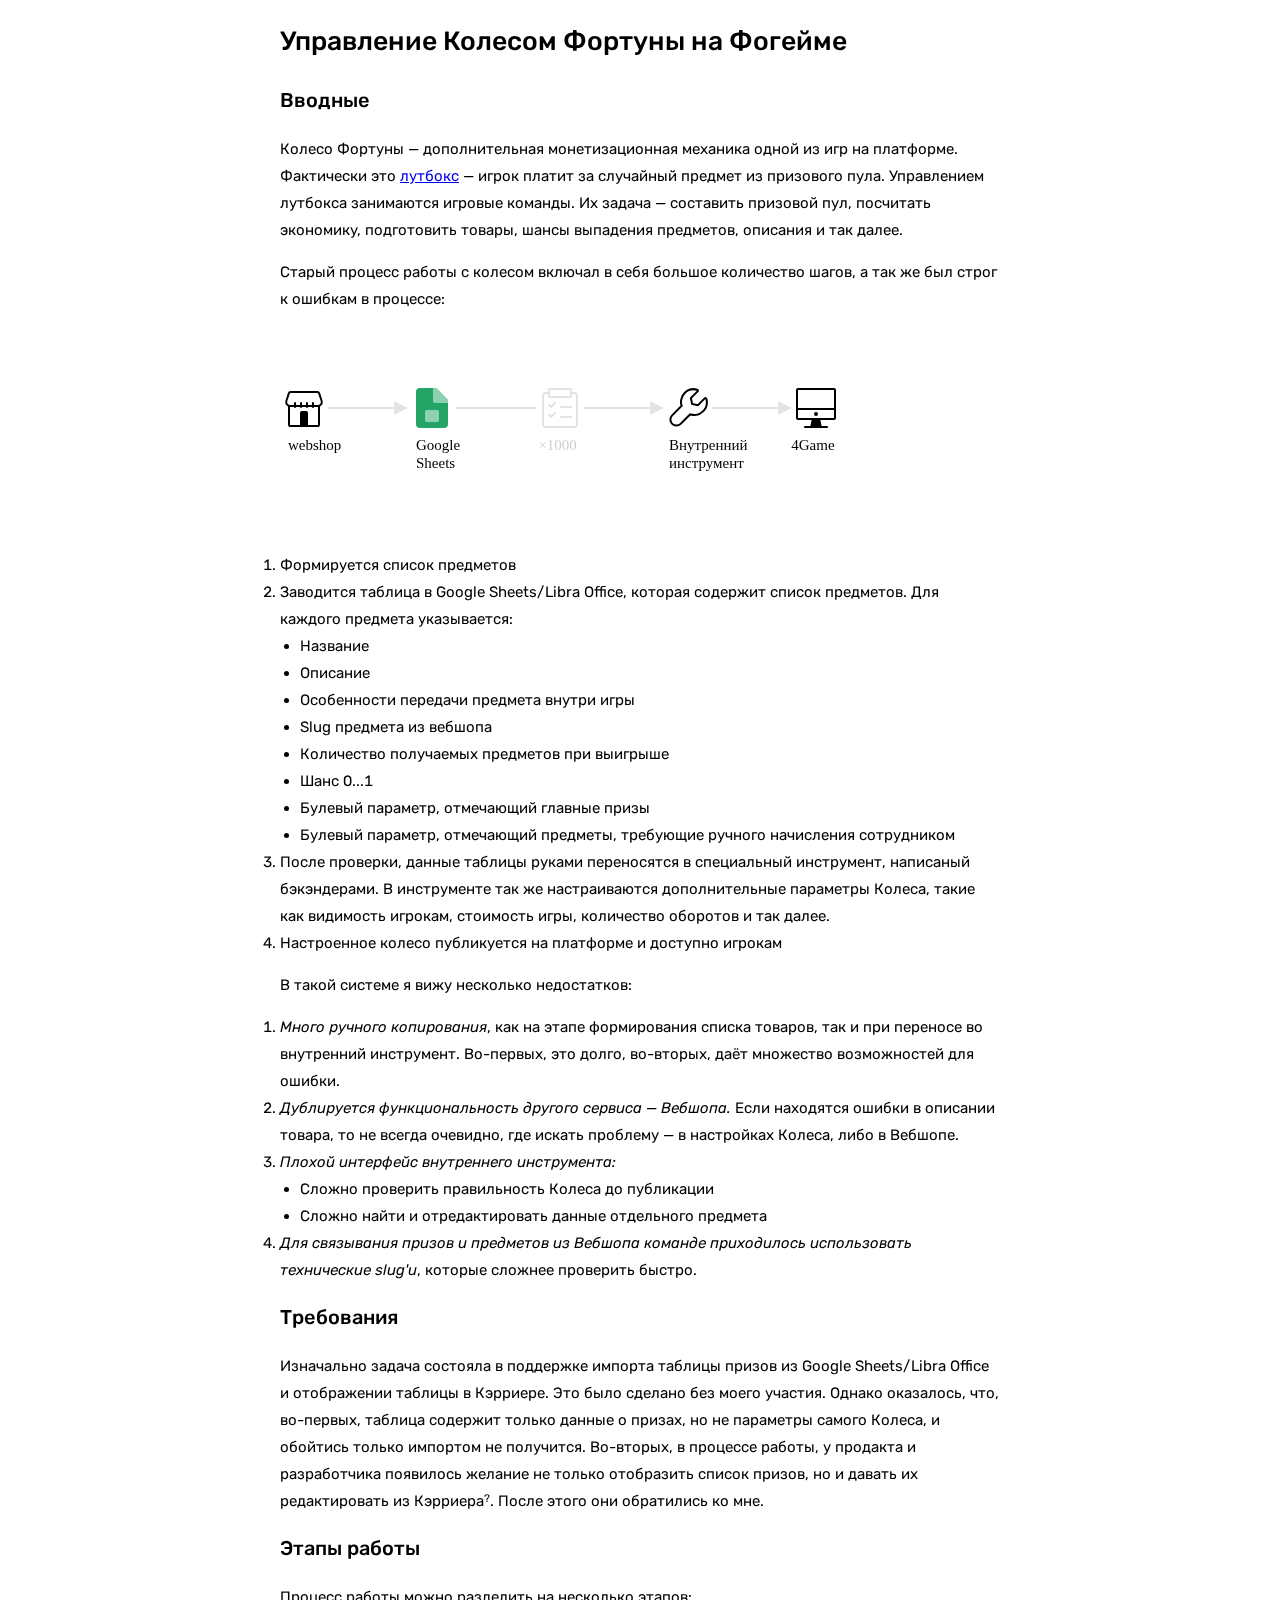
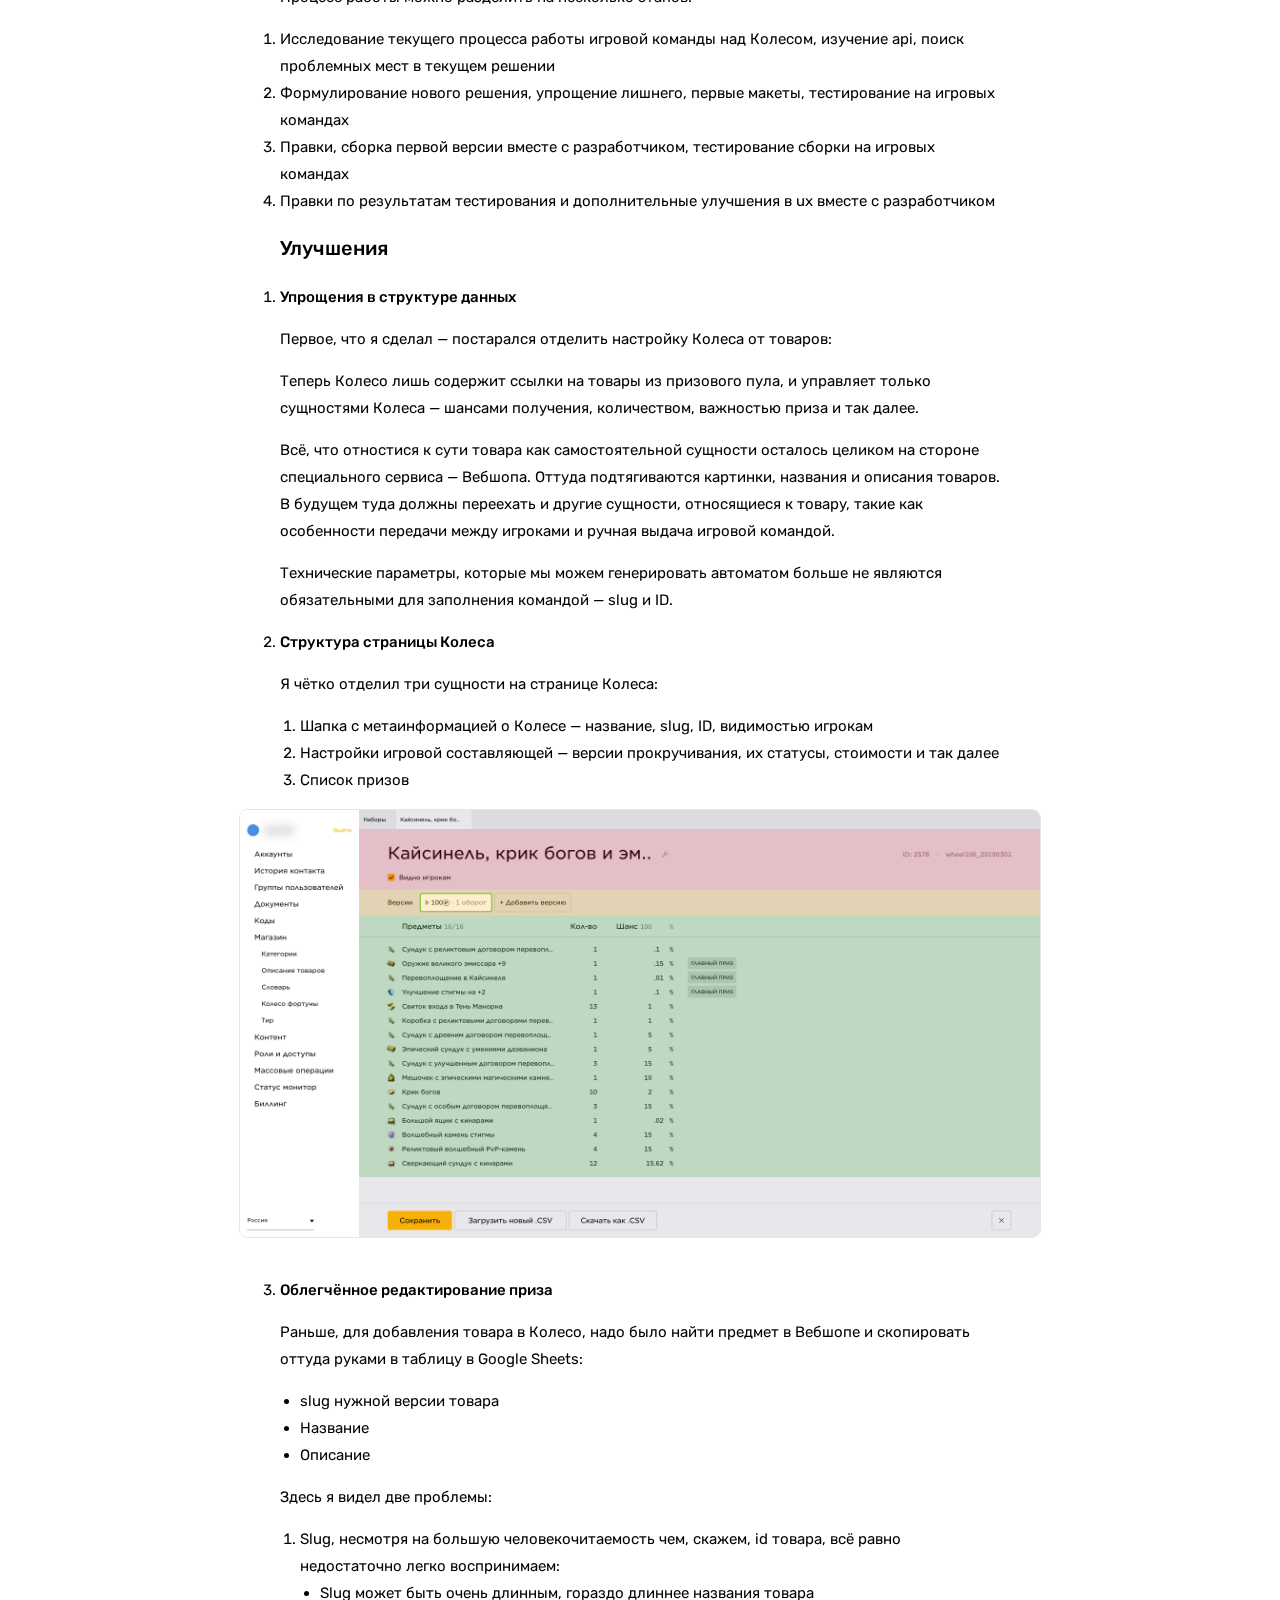
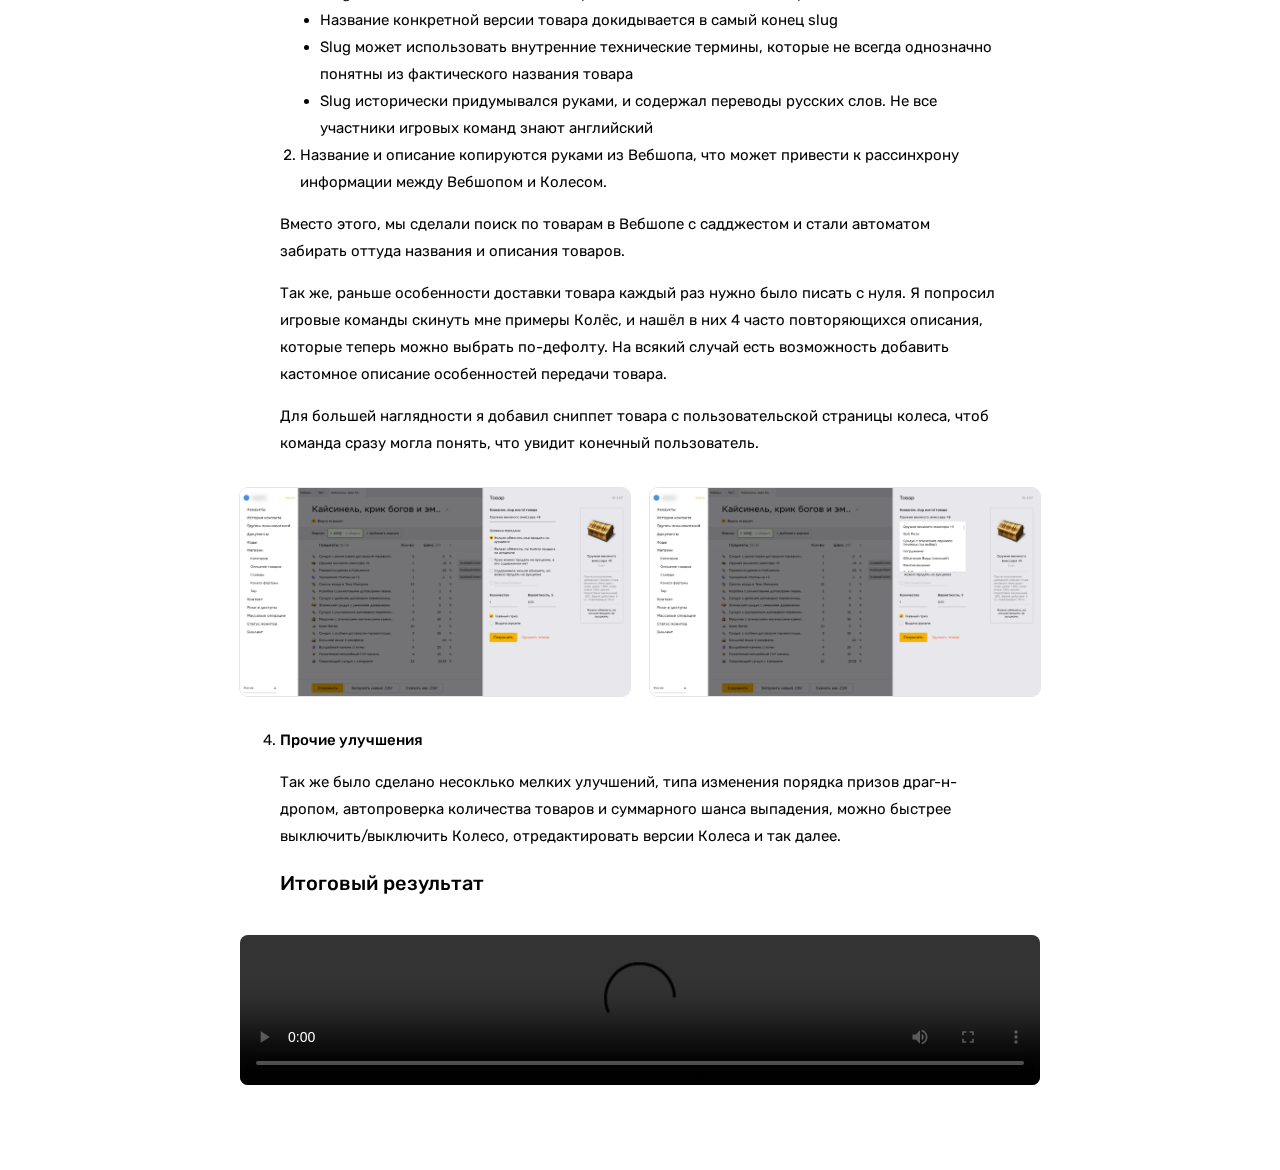
==== articles/wheel-of-fortune/index.html @ f52df651 "initial upload" ====
<!doctype html>

<html lang="ru">
<head>
  <meta charset="utf-8">

  <title>The HTML5 Herald</title>

  <link rel="stylesheet" href="../../css.css">
  <link href="https://fonts.googleapis.com/css?family=Rubik:400,400i,500&amp;subset=cyrillic" rel="stylesheet">

  <script src="../../js.js"></script>

</head>

<body>
    <div class="lightbox lightbox_hidden" id="lightbox">
        <button class="close_lightbox interactable" onclick="close_lightbox()">╳</button>
    </div>
    <div class="article_wrapper">
        <section>
            <h1>Управление Колесом Фортуны на Фогейме</h1>
        </section>
        <section>
            <h2>Вводные</h2>
            <p>
                Колесо Фортуны — дополнительная монетизационная механика одной из игр на платформе. Фактически это <a href="https://ru.wikipedia.org/wiki/%D0%9B%D1%83%D1%82%D0%B1%D0%BE%D0%BA%D1%81">лутбокс</a> — игрок платит за случайный предмет из призового пула. Управлением лутбокса занимаются игровые команды. Их задача — составить призовой пул, посчитать экономику, подготовить товары, шансы выпадения предметов, описания и так далее.
            </p>
            <p>
                Старый процесс работы с колесом включал в себя большое количество шагов, а так же был строг к ошибкам в процессе:
            </p>
            <img src="images/1-old-scheme.svg" class="extra_width contain">
            <ol>
                <li>Формируется список предметов</li>
                <li>
                    Заводится таблица в Google Sheets/Libra Office, которая содержит список предметов. Для каждого предмета указывается:
                    <ul>
                        <li>Название</li>
                        <li>Описание</li>
                        <li>Особенности передачи предмета внутри игры</li>
                        <li>Slug предмета из вебшопа</li>
                        <li>Количество получаемых предметов при выигрыше</li>
                        <li>Шанс 0...1</li>
                        <li>Булевый параметр, отмечающий главные призы</li>
                        <li>Булевый параметр, отмечающий предметы, требующие ручного начисления сотрудником</li>
                    </ul>
                </li>
                <li>После проверки, данные таблицы руками переносятся в специальный инструмент, написаный бэкэндерами. В инструменте так же настраиваются дополнительные параметры Колеса, такие как видимость игрокам, стоимость игры, количество оборотов и так далее.</li>
                <li>Настроенное колесо публикуется на платформе и доступно игрокам</li>
            </ol>
            <p>
                В такой системе я вижу несколько недостатков:
            </p>
            <ol>
                <li><i>Много ручного копирования</i>, как на этапе формирования списка товаров, так и при переносе во внутренний инструмент. Во-первых, это долго, во-вторых, даёт множество возможностей для ошибки.</li>
                <li><i>Дублируется функциональность другого сервиса — Вебшопа.</i> Если находятся ошибки в описании товара, то не всегда очевидно, где искать проблему — в настройках Колеса, либо в Вебшопе.</li>
                <li><i>Плохой интерфейс внутреннего инструмента:</i>
                    <ul>
                        <li>Сложно проверить правильность Колеса до публикации</li>
                        <li>Сложно найти и отредактировать данные отдельного предмета</li>
                    </ul>
                </li>
                <li><i>Для связывания призов и предметов из Вебшопа команде приходилось использовать технические slug'и</i>, которые сложнее проверить быстро.</li>
            </ol>
        </section>
        <section>
            <h2>Требования</h2>
            <p>
                Изначально задача состояла в поддержке импорта таблицы призов из Google Sheets/Libra Office и отображении таблицы в Кэрриере. Это было сделано без моего участия. Однако оказалось, что, во-первых, таблица содержит только данные о призах, но не параметры самого Колеса, и обойтись только импортом не получится. Во-вторых, в процессе работы, у продакта и разработчика появилось желание не только отобразить список призов, но и давать их редактировать из <span tooltip class="carrier">Кэрриера</span>. После этого они обратились ко мне.
            </p>
        </section>
        <section>
            <h2>Этапы работы</h2>
            <p>
                Процесс работы можно разделить на несколько этапов:
            </p>
            <ol>
                <li>Исследование текущего процесса работы игровой команды над Колесом, изучение api, поиск проблемных мест в текущем решении</li>
                <li>Формулирование нового решения, упрощение лишнего, первые макеты, тестирование на игровых командах</li>
                <li>Правки, сборка первой версии вместе с разработчиком, тестирование сборки на игровых командах</li>
                <li>Правки по результатам тестирования и дополнительные улучшения в ux вместе с разработчиком</li>
            </ol>
        </section>
        <section>
            <h2>Улучшения</h2>
            <ol>
                <li>
                    <h3>Упрощения в структуре данных</h3>
                    <p>
                        Первое, что я сделал — постарался отделить настройку Колеса от товаров:
                    </p>
                    <p>
                        Теперь Колесо лишь содержит ссылки на товары из призового пула, и управляет только сущностями Колеса — шансами получения, количеством, важностью приза и так далее.
                    </p>
                    <p>
                        Всё, что отностися к сути товара как самостоятельной сущности осталось целиком на стороне специального сервиса — Вебшопа. Оттуда подтягиваются картинки, названия и описания товаров. В будущем туда должны переехать и другие сущности, относящиеся к товару, такие как особенности передачи между игроками и ручная выдача игровой командой.
                    </p>
                    <p>
                        Технические параметры, которые мы можем генерировать автоматом больше не являются обязательными для заполнения командой — slug и ID.
                    </p>
                </li>
                <li>
                    <h3>Cтруктура страницы Колеса</h3>
                    <p>
                        Я чётко отделил три сущности на странице Колеса:
                    </p>
                    <ol>
                        <li>Шапка с метаинформацией о Колесе — название, slug, ID, видимостью игрокам</li>
                        <li>Настройки игровой составляющей — версии прокручивания, их статусы, стоимости и так далее</li>
                        <li>Список призов</li>
                    </ol>
                    <img src="images/2-wheel-screen@2x.png" class="extra_width contain interactable" onclick="lightbox_this(this)">
                </li>
                <li>
                    <h3>Облегчённое редактирование приза</h3>
                    <p>
                        Раньше, для добавления товара в Колесо, надо было найти предмет в Вебшопе и скопировать оттуда руками в таблицу в Google Sheets:
                    </p>
                    <ul>
                        <li>slug нужной версии товара</li>
                        <li>Название</li>
                        <li>Описание</li>
                    </ul>
                    <p>
                        Здесь я видел две проблемы:
                    </p>
                    <ol>
                        <li>
                            Slug, несмотря на большую человекочитаемость чем, скажем, id товара, всё равно недостаточно легко воспринимаем:
                            <ul>
                                <li>Slug может быть очень длинным, гораздо длиннее названия товара</li>
                                <li>Название конкретной версии товара докидывается в самый конец slug</li>
                                <li>Slug может использовать внутренние технические термины, которые не всегда однозначно понятны из фактического названия товара</li>
                                <li>Slug исторически придумывался руками, и содержал переводы русских слов. Не все участники игровых команд знают английский</li>
                            </ul>
                        </li>
                        <li>
                            Название и описание копируются руками из Вебшопа, что может привести к рассинхрону информации между Вебшопом и Колесом.
                        </li>
                    </ol>
                    <p>Вместо этого, мы сделали поиск по товарам в Вебшопе с садджестом и стали автоматом забирать оттуда названия и описания товаров.</p>
                    <p>Так же, раньше особенности доставки товара каждый раз нужно было писать с нуля. Я попросил игровые команды скинуть мне примеры Колёс, и нашёл в них 4 часто повторяющихся описания, которые теперь можно выбрать по-дефолту. На всякий случай есть возможность добавить кастомное описание особенностей передачи товара.</p>
                    <p>Для большей наглядности я добавил сниппет товара с пользовательской страницы колеса, чтоб команда сразу могла понять, что увидит конечный пользователь.</p>
                    <div class="two_column extra_width">
                        <img src="images/3-item-edit@2x.png" class="contain interactable" onclick="lightbox_this(this)">
                        <img src="images/4-item-edit-suggest@2x.png" class="contain interactable" onclick="lightbox_this(this)">
                    </div>
                </li>
                <li>
                    <h3>Прочие улучшения</h3>
                    <p>Так же было сделано несоклько мелких улучшений, типа изменения порядка призов драг-н-дропом, автопроверка количества товаров и суммарного шанса выпадения, можно быстрее выключить/выключить Колесо, отредактировать версии Колеса и так далее.</p>
                </li>
            </ol>
        </section>
        <section>
            <h2>Итоговый результат</h2>
            <video controls class="extra_width">
                 <source src="images/5-wheel-end.webm"
                        type="video/webm">
                Здесь должно быть .webm видео с итоговым результатом.
            </video>
        </section>
    </div>
</body>
</html>
---- css.css ----
:root {
    --font-size-base: 15px;
    --font-size-multiplier: 1.33;

    --layout-bleeding: 40px;

    --dictionary-carrier: "Что такое Кэрриер";

    --transition-small: all ease-in-out 150ms;
}

body {
    background-color: white;
    font-family: 'Rubik', -apple-system, BlinkMacSystemFont, 'Segoe UI', Roboto, Oxygen, Ubuntu, Cantarell, 'Open Sans', 'Helvetica Neue', sans-serif;
    font-size: var(--font-size-base);
    line-height: 1.8;
    margin: 60px;
    font-variant-numeric: tabular-nums;
}

.no_scroll {
    overflow: hidden;
}

h3 {
    font-size: var(--font-size-base);
}

h2 {
    font-size: calc(var(--font-size-base) * var(--font-size-multiplier));
}

h1 {
    font-size: calc(var(--font-size-base) * var(--font-size-multiplier) * var(--font-size-multiplier));
}

h1, h2, h3 {
    font-weight: 500;
}

img, video {
    border-radius: 8px;
    overflow: hidden;
    box-sizing: border-box;
    margin: 1rem 0;
}

[tooltip]:before {
    opacity: 0;
    position: absolute;
    margin-top: 15px;
    padding: 4px 8px;
    background-color: white;
    border-radius: 4px;
    box-shadow: 0 9px 27px 0 hsla(0,0%,0%,0.10), 0 3px 9px 0 hsla(0,0%,0%,0.10);
    font-size: 13px;
    transition: var(--transition-small);
    max-width: 200px;
}

[tooltip]:hover:before {
    opacity: 1;
    margin-top: 20px;
}

[tooltip]:after {
    content: "?";
    display: inline;
    position: relative;
    font-size: 11px;
    bottom: 4px;
}

.carrier:before {
    content: var(--dictionary-carrier);
}

.interactable {
    box-shadow: 0 0px 0px 1px hsla(0,0%,0%,0.10);
    transition: var(--transition-small);
}

.interactable:hover {
    border-color: transparent;
    box-shadow: 0 9px 27px 0 hsla(0,0%,0%,0.10);
}

.interactable:active {
    box-shadow: 0 3px 9px 0 hsla(0,0%,0%,0.10);
}

.two_column {
    display: flex;
    flex-direction: row;
    justify-content: space-between;
}

.two_column > * {
    width: calc(50% - var(--layout-bleeding) / 4);
}

.lightbox {
    width: 100vw;
    height: 100vh;
    position: sticky;
    top: 0;
    background-color: hsla(0, 0%, 100%, .8);
    z-index: 666;
    margin-bottom: -100vh;
    margin-top: -60px;
    margin-left: -60px;
    padding: var(--layout-bleeding);
    box-sizing: border-box;
    display: flex;
    opacity: 1;
    transition: var(--transition-small);
    transform: scale(1);
}

.lightbox_hidden {
    opacity: 0;
    transform: scale(.9);
    z-index: -1;
}

.close_lightbox {
    -webkit-appearance: none;
    border-radius: 666px;
    font-size: 3em;
    line-height: 1;
    padding: 8px;
    position: absolute;
    right: 0;
    top: 0;
    margin: var(--layout-bleeding);
    background-color: white;
    border: none;
}

.article_wrapper {
    max-width: 720px;
    margin: 0 auto;
}

.full_width {
    width: 100%;
}

.extra_width {
    width: calc(100% + var(--layout-bleeding) * 2);
    position: relative;
    margin-left: calc(var(--layout-bleeding) * -1);
}

.contain {
    object-fit: contain;
}

.card {
    border-radius: 10px;
    box-shadow: 0 9px 27px 0 hsla(0,0%,0%,0.10);
    overflow: hidden;
}

ul {
    list-style: initial;
}

ol, ul {
    padding-inline-start: 0;
}

li > ul, p > ul, li > ol, p > ol {
    padding-inline-start: 20px;
}
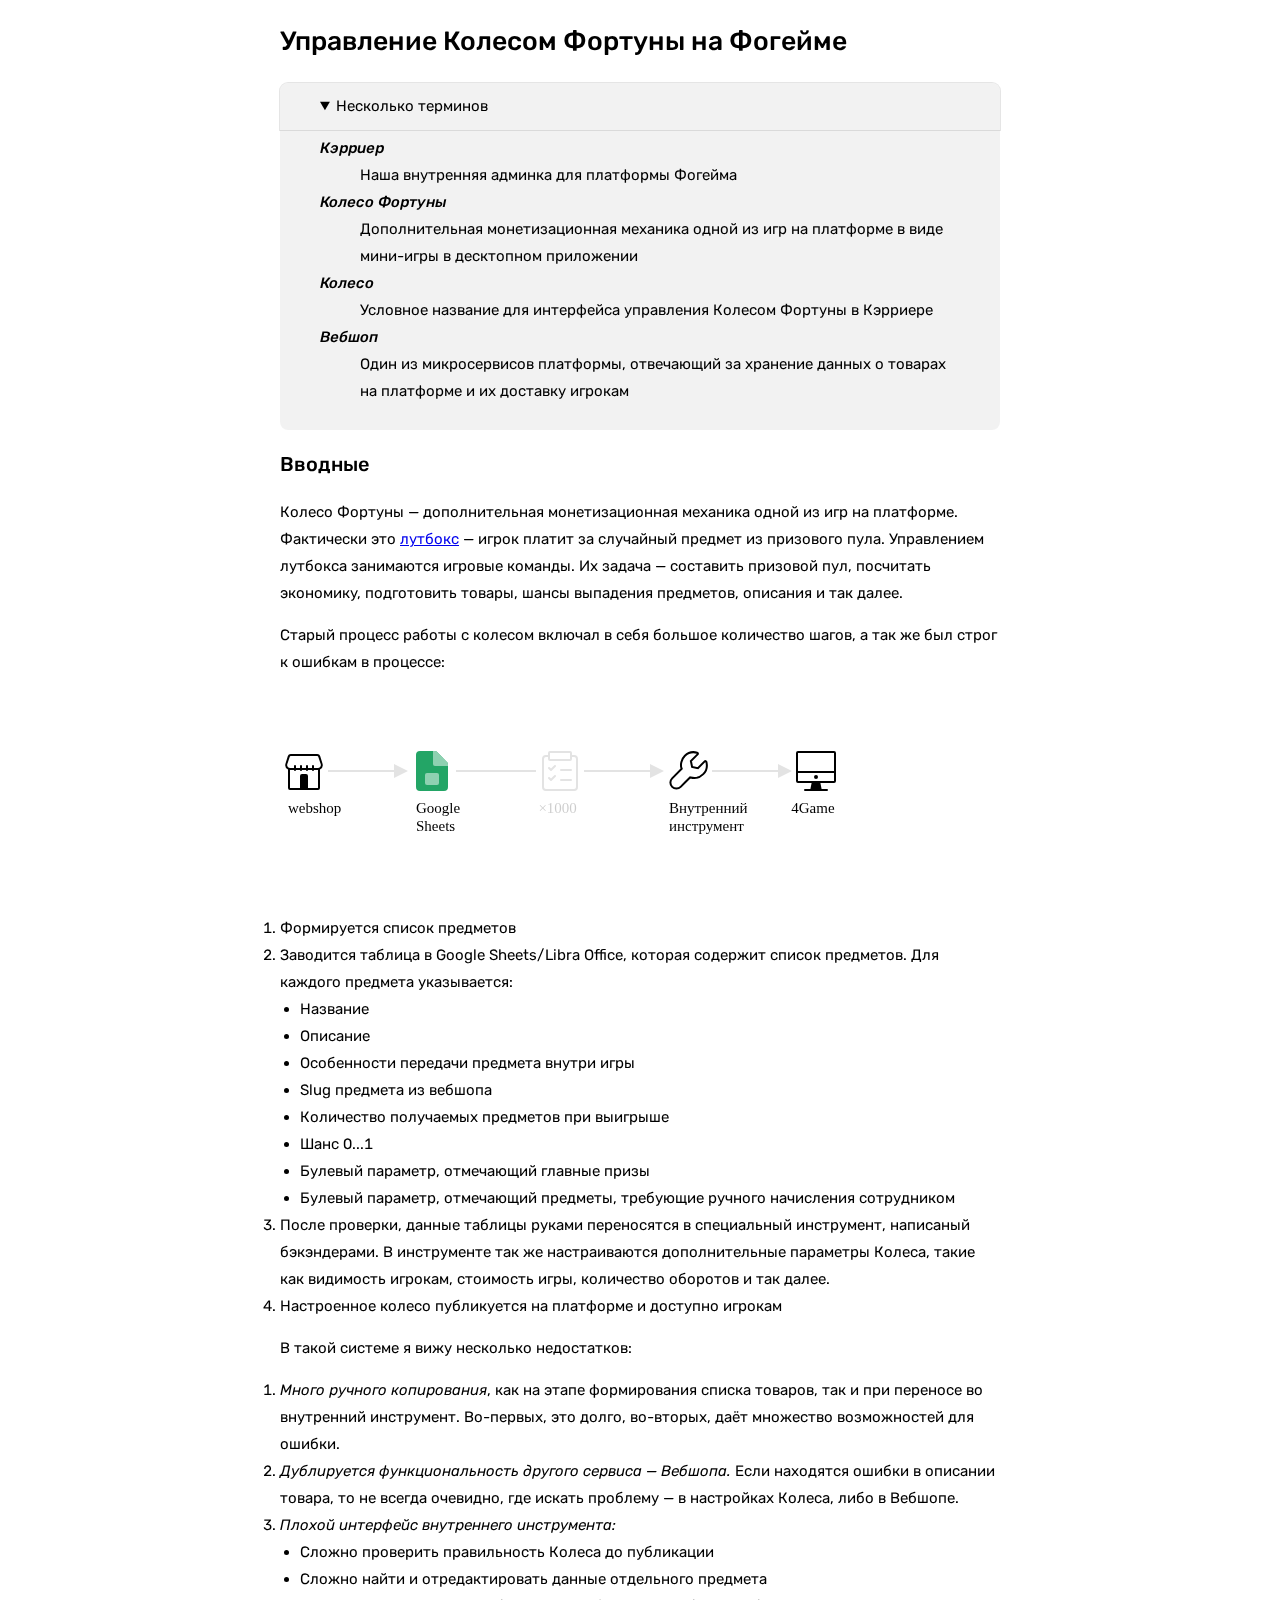
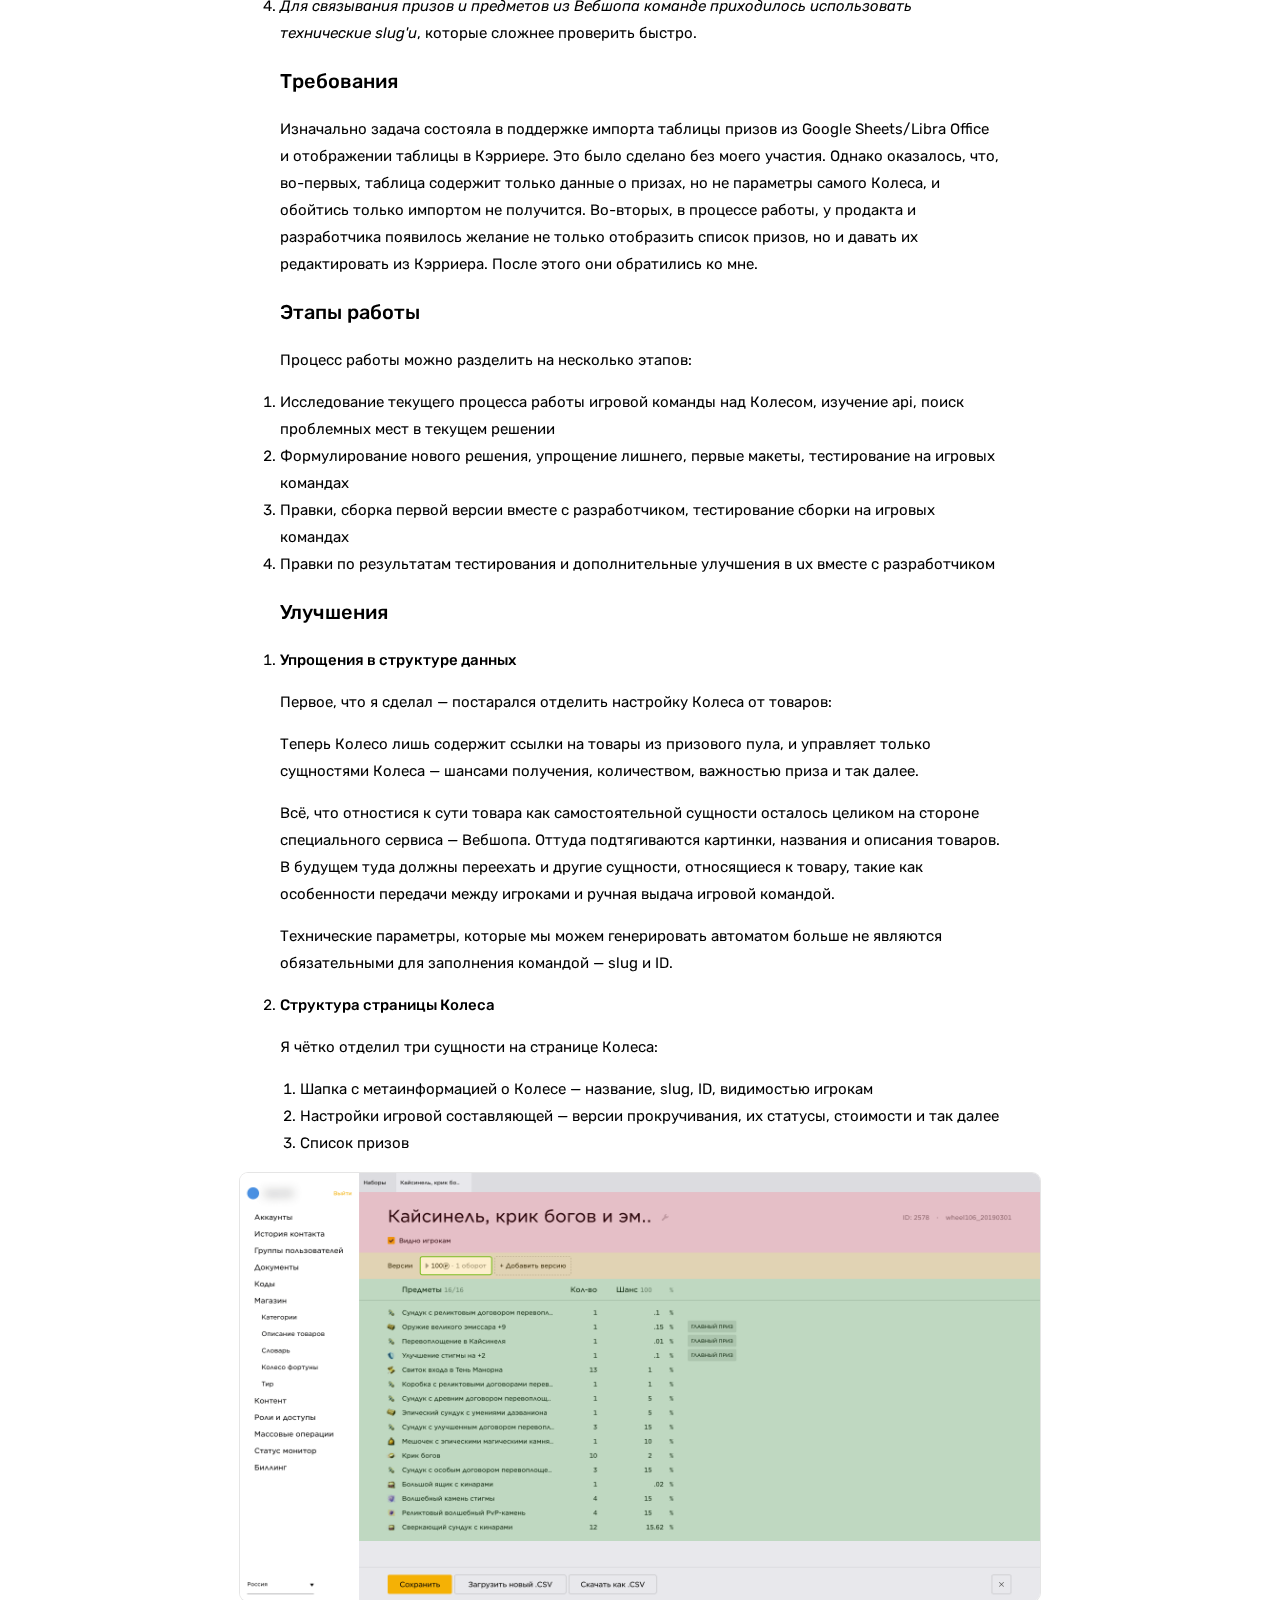
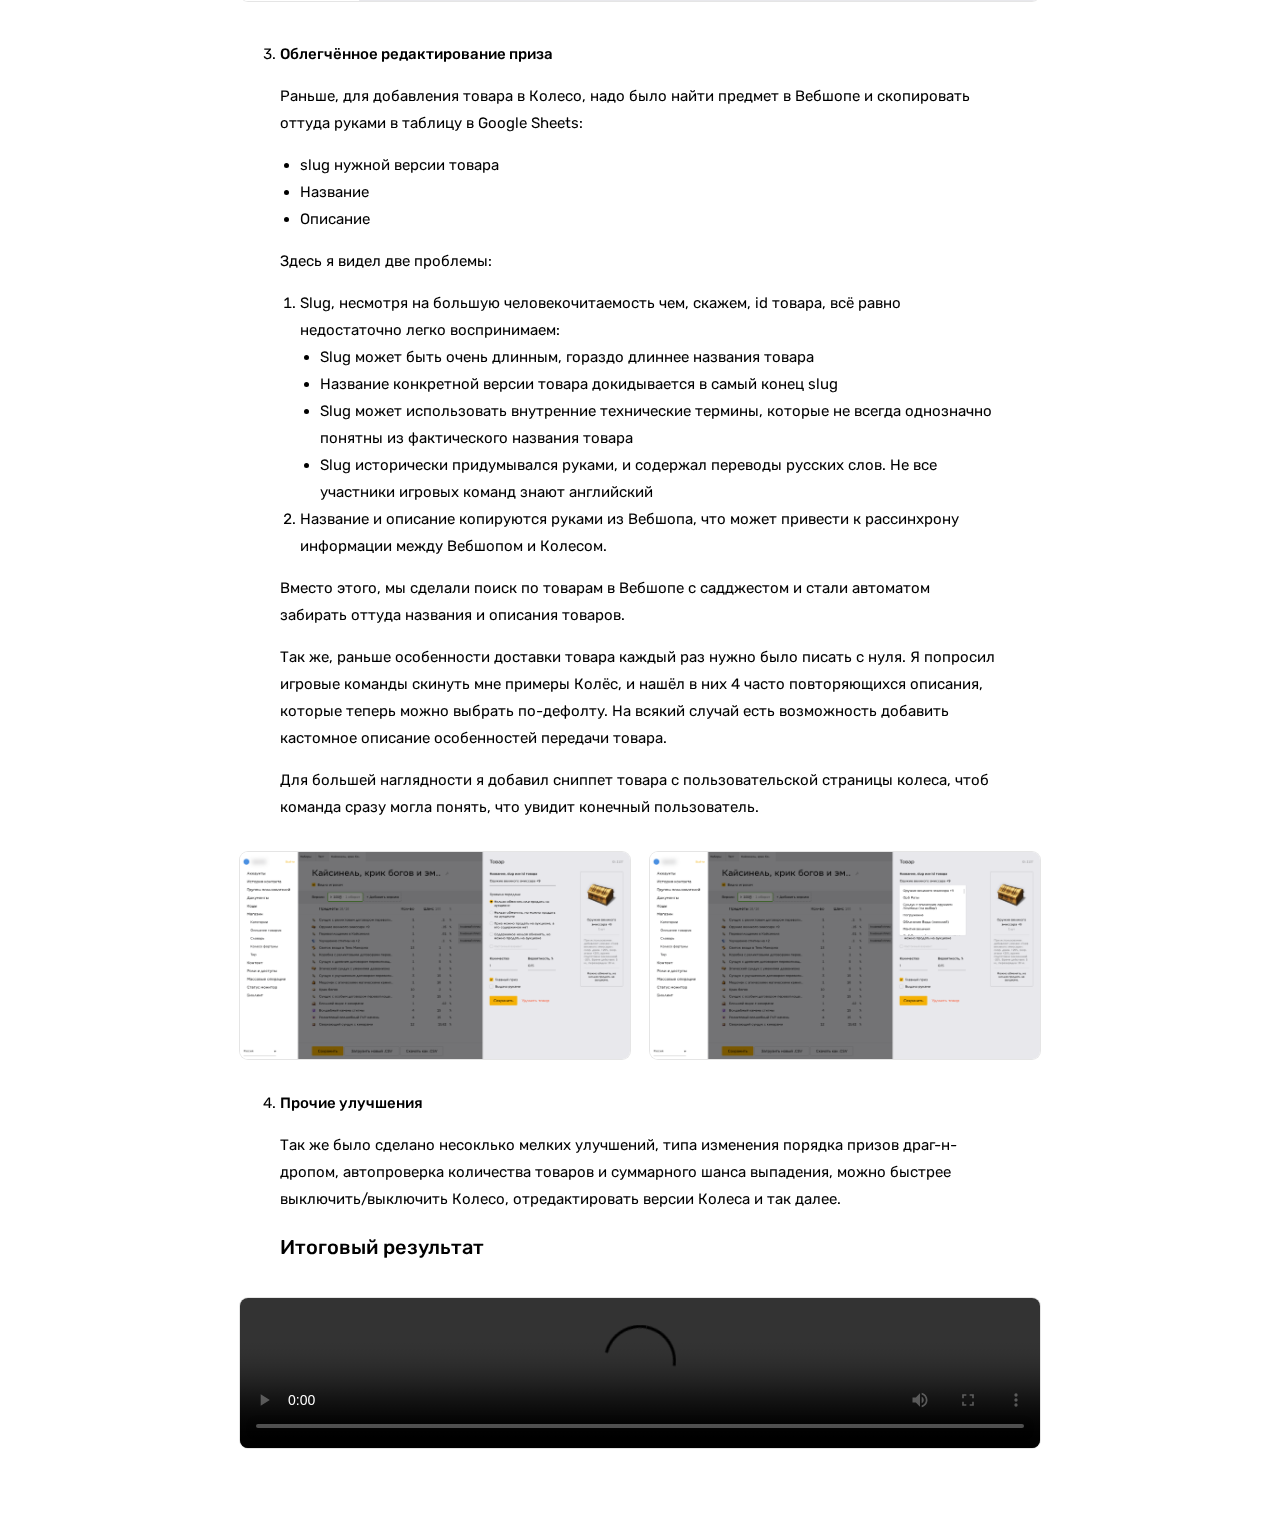
==== commit 4f6e1e98: "added terms to wheel page" ====
--- a/articles/wheel-of-fortune/index.html
+++ b/articles/wheel-of-fortune/index.html
@@ -7,7 +7,7 @@
   <title>The HTML5 Herald</title>
 
   <link rel="stylesheet" href="../../css.css">
-  <link href="https://fonts.googleapis.com/css?family=Rubik:400,400i,500&amp;subset=cyrillic" rel="stylesheet">
+  <link href="https://fonts.googleapis.com/css?family=Rubik:400,400i,500,500i&subset=cyrillic" rel="stylesheet">
 
   <script src="../../js.js"></script>
 
@@ -20,6 +20,24 @@
     <div class="article_wrapper">
         <section>
             <h1>Управление Колесом Фортуны на Фогейме</h1>
+        </section>
+        <section class="terms">
+            <details open>
+                <summary class="interactable">Несколько терминов</summary>
+                <dl>
+                    <dt>Кэрриер</dt>
+                    <dd>Наша внутренняя админка для платформы Фогейма</dd>
+
+                    <dt>Колесо Фортуны</dt>
+                    <dd>Дополнительная монетизационная механика одной из игр на платформе в виде мини-игры в десктопном приложении</dd>
+
+                    <dt>Колесо</dt>
+                    <dd>Условное название для интерфейса управления Колесом Фортуны в Кэрриере</dd>
+
+                    <dt>Вебшоп</dt>
+                    <dd>Один из микросервисов платформы, отвечающий за хранение данных о товарах на платформе и их доставку игрокам</dd>
+                </dl>
+            </details>
         </section>
         <section>
             <h2>Вводные</h2>
@@ -66,7 +84,7 @@
         <section>
             <h2>Требования</h2>
             <p>
-                Изначально задача состояла в поддержке импорта таблицы призов из Google Sheets/Libra Office и отображении таблицы в Кэрриере. Это было сделано без моего участия. Однако оказалось, что, во-первых, таблица содержит только данные о призах, но не параметры самого Колеса, и обойтись только импортом не получится. Во-вторых, в процессе работы, у продакта и разработчика появилось желание не только отобразить список призов, но и давать их редактировать из <span tooltip class="carrier">Кэрриера</span>. После этого они обратились ко мне.
+                Изначально задача состояла в поддержке импорта таблицы призов из Google Sheets/Libra Office и отображении таблицы в Кэрриере. Это было сделано без моего участия. Однако оказалось, что, во-первых, таблица содержит только данные о призах, но не параметры самого Колеса, и обойтись только импортом не получится. Во-вторых, в процессе работы, у продакта и разработчика появилось желание не только отобразить список призов, но и давать их редактировать из Кэрриера. После этого они обратились ко мне.
             </p>
         </section>
         <section>
@@ -154,7 +172,7 @@
         </section>
         <section>
             <h2>Итоговый результат</h2>
-            <video controls class="extra_width">
+            <video controls class="extra_width interactable">
                  <source src="images/5-wheel-end.webm"
                         type="video/webm">
                 Здесь должно быть .webm видео с итоговым результатом.
--- a/css.css
+++ b/css.css
@@ -43,6 +43,36 @@
     overflow: hidden;
     box-sizing: border-box;
     margin: 1rem 0;
+}
+
+details {
+    padding: calc(var(--layout-bleeding) / 4) var(--layout-bleeding);
+    border-radius: 8px;
+    background-color: transparent;
+    transition: var(--transition-small);
+}
+
+details[open] {
+    background-color: hsla(0,0%,0%,0.05);
+}
+
+summary {
+    margin: calc(var(--layout-bleeding) / 4 * -1) calc(var(--layout-bleeding) * -1);
+    padding: calc(var(--layout-bleeding) / 4) var(--layout-bleeding);
+    border-radius: 8px;
+}
+
+details[open] > summary {
+    border-radius: 8px 8px 0 0;
+}
+
+details[open] > summary:hover {
+    border-radius: 8px;
+}
+
+dt {
+    font-weight: 500;
+    font-style: italic;
 }
 
 [tooltip]:before {
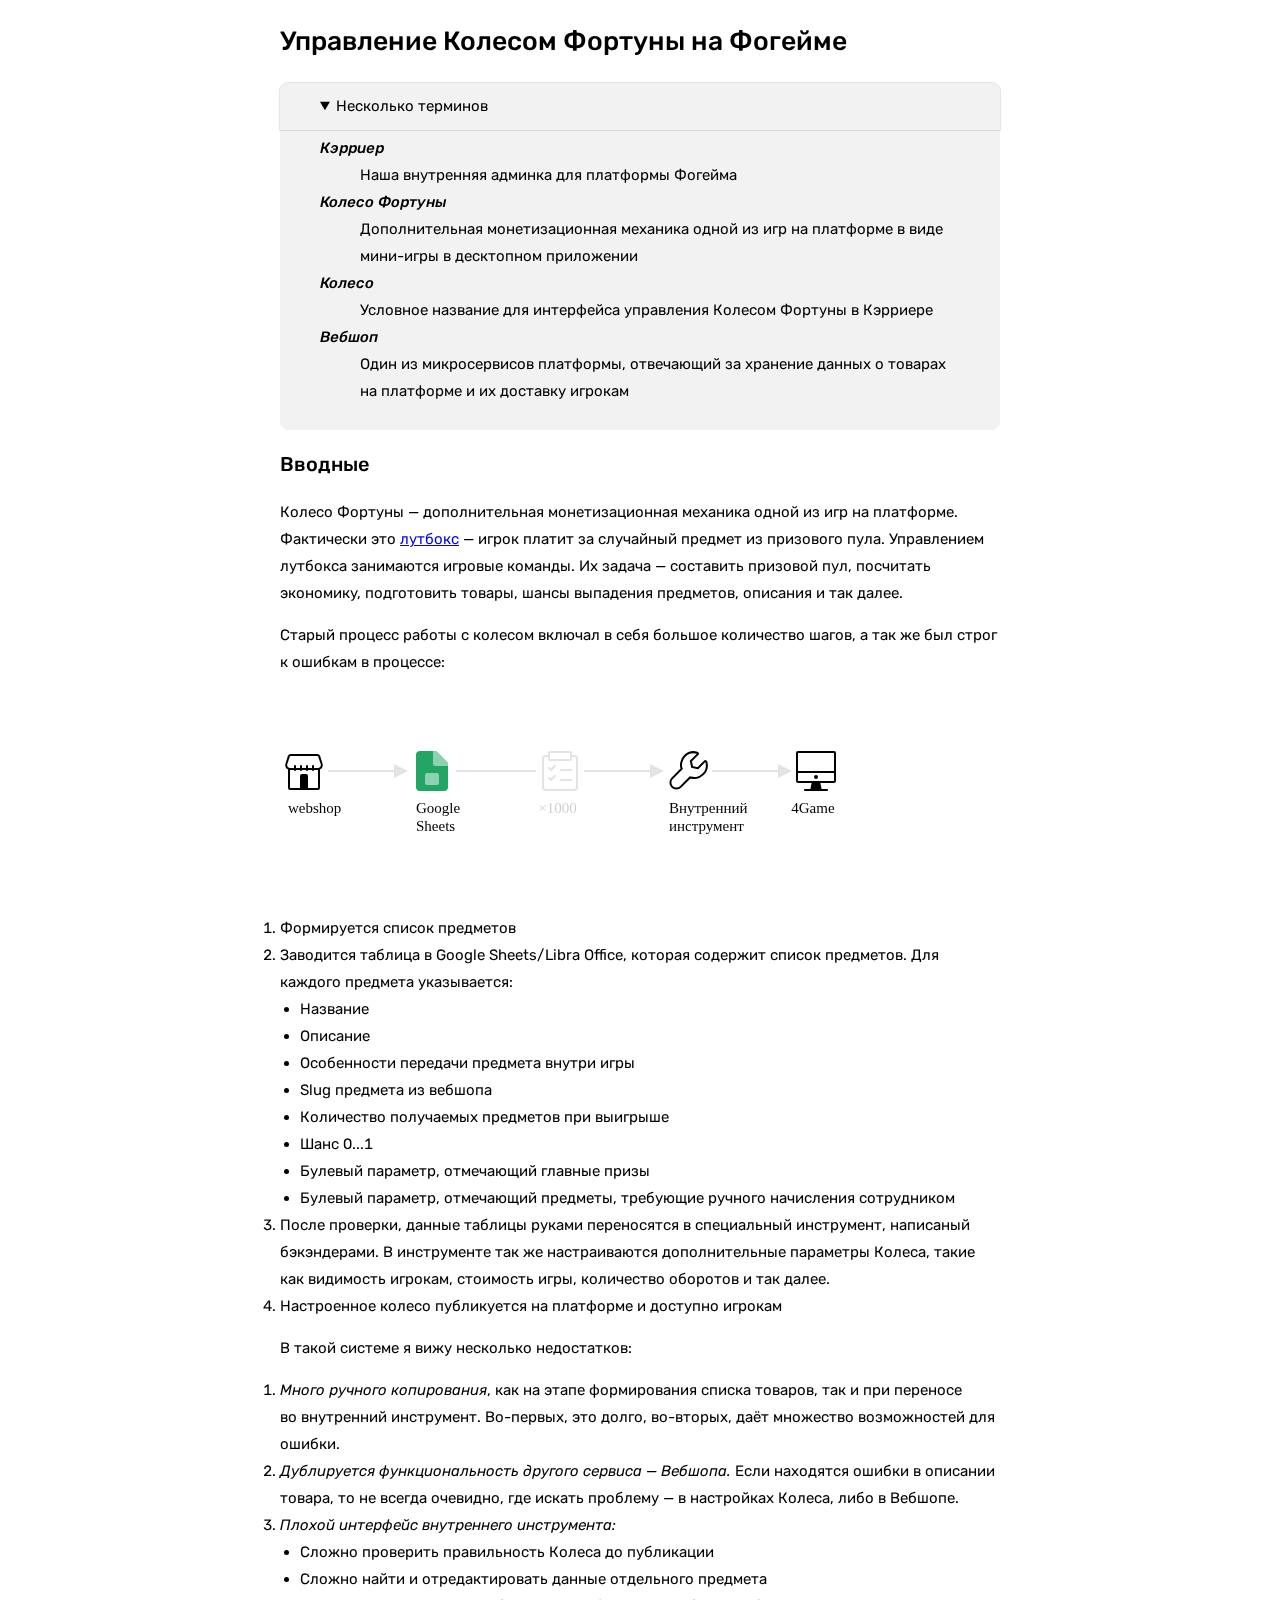
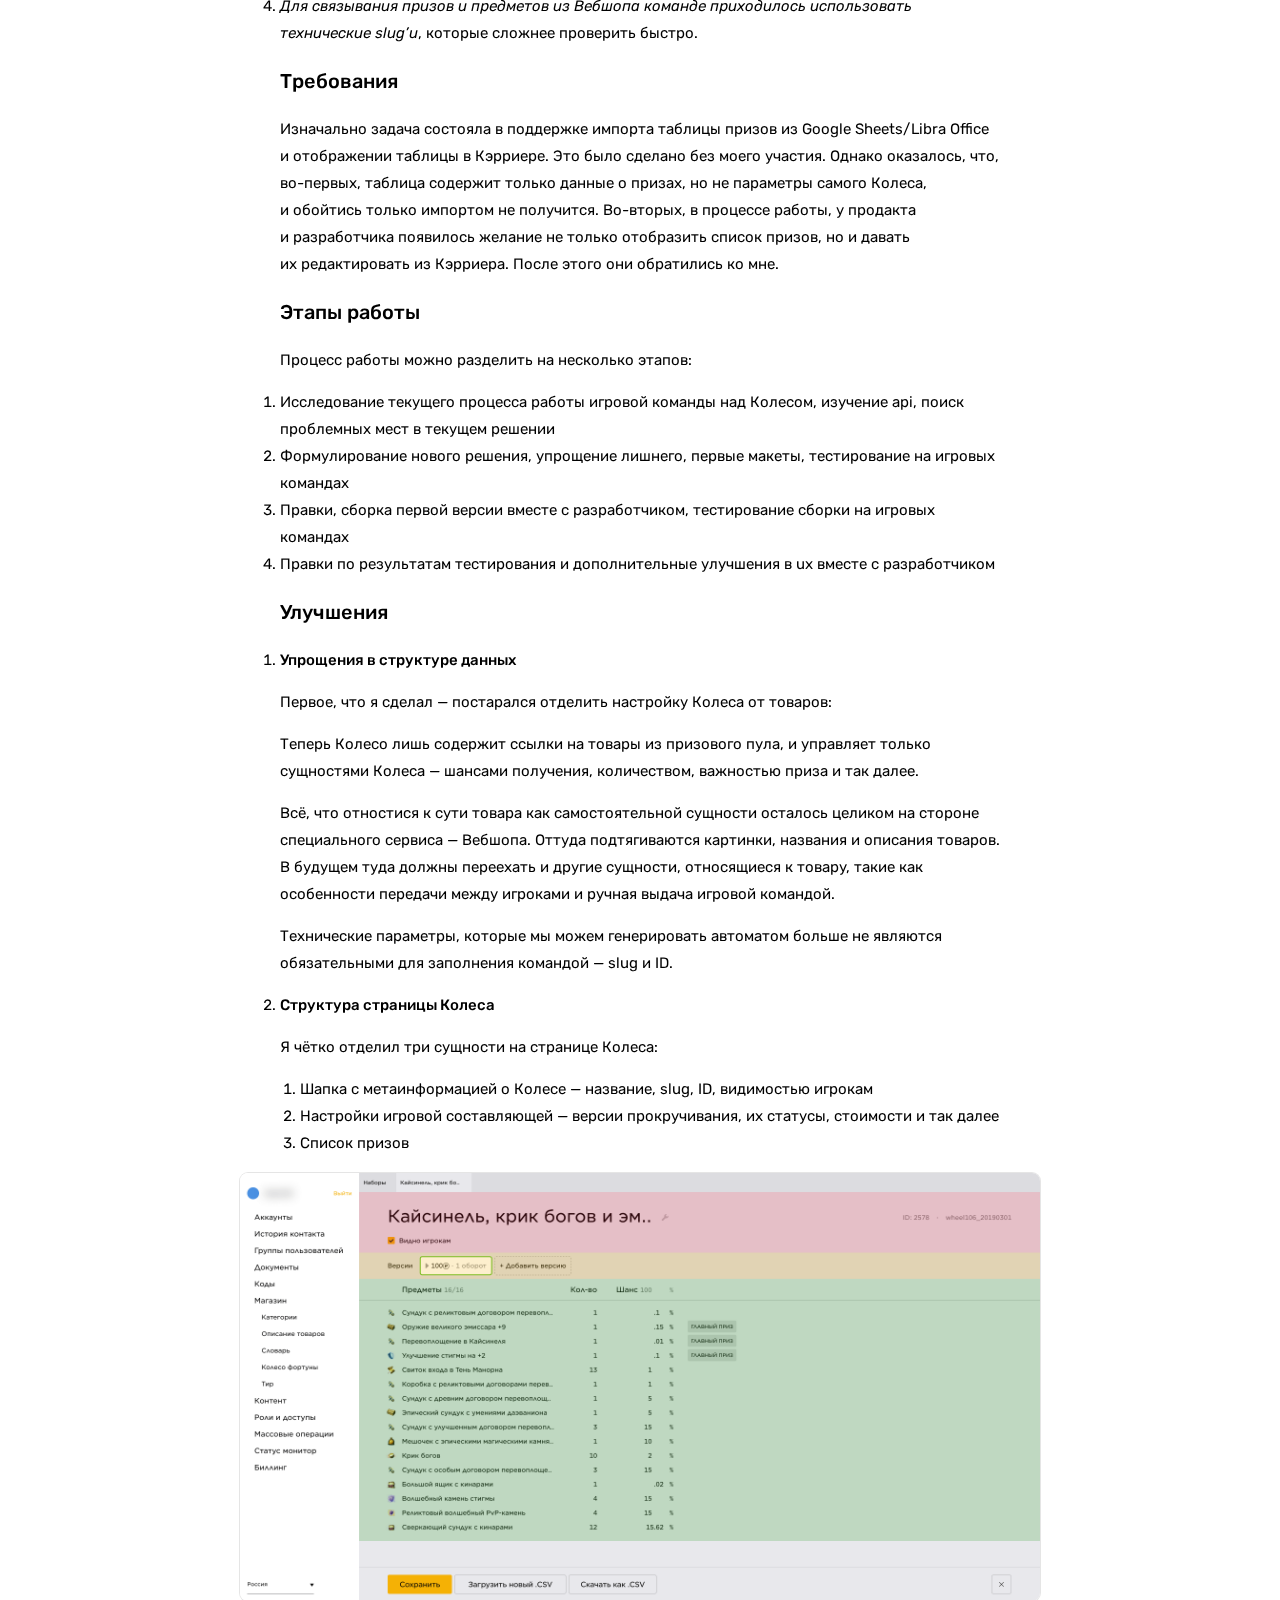
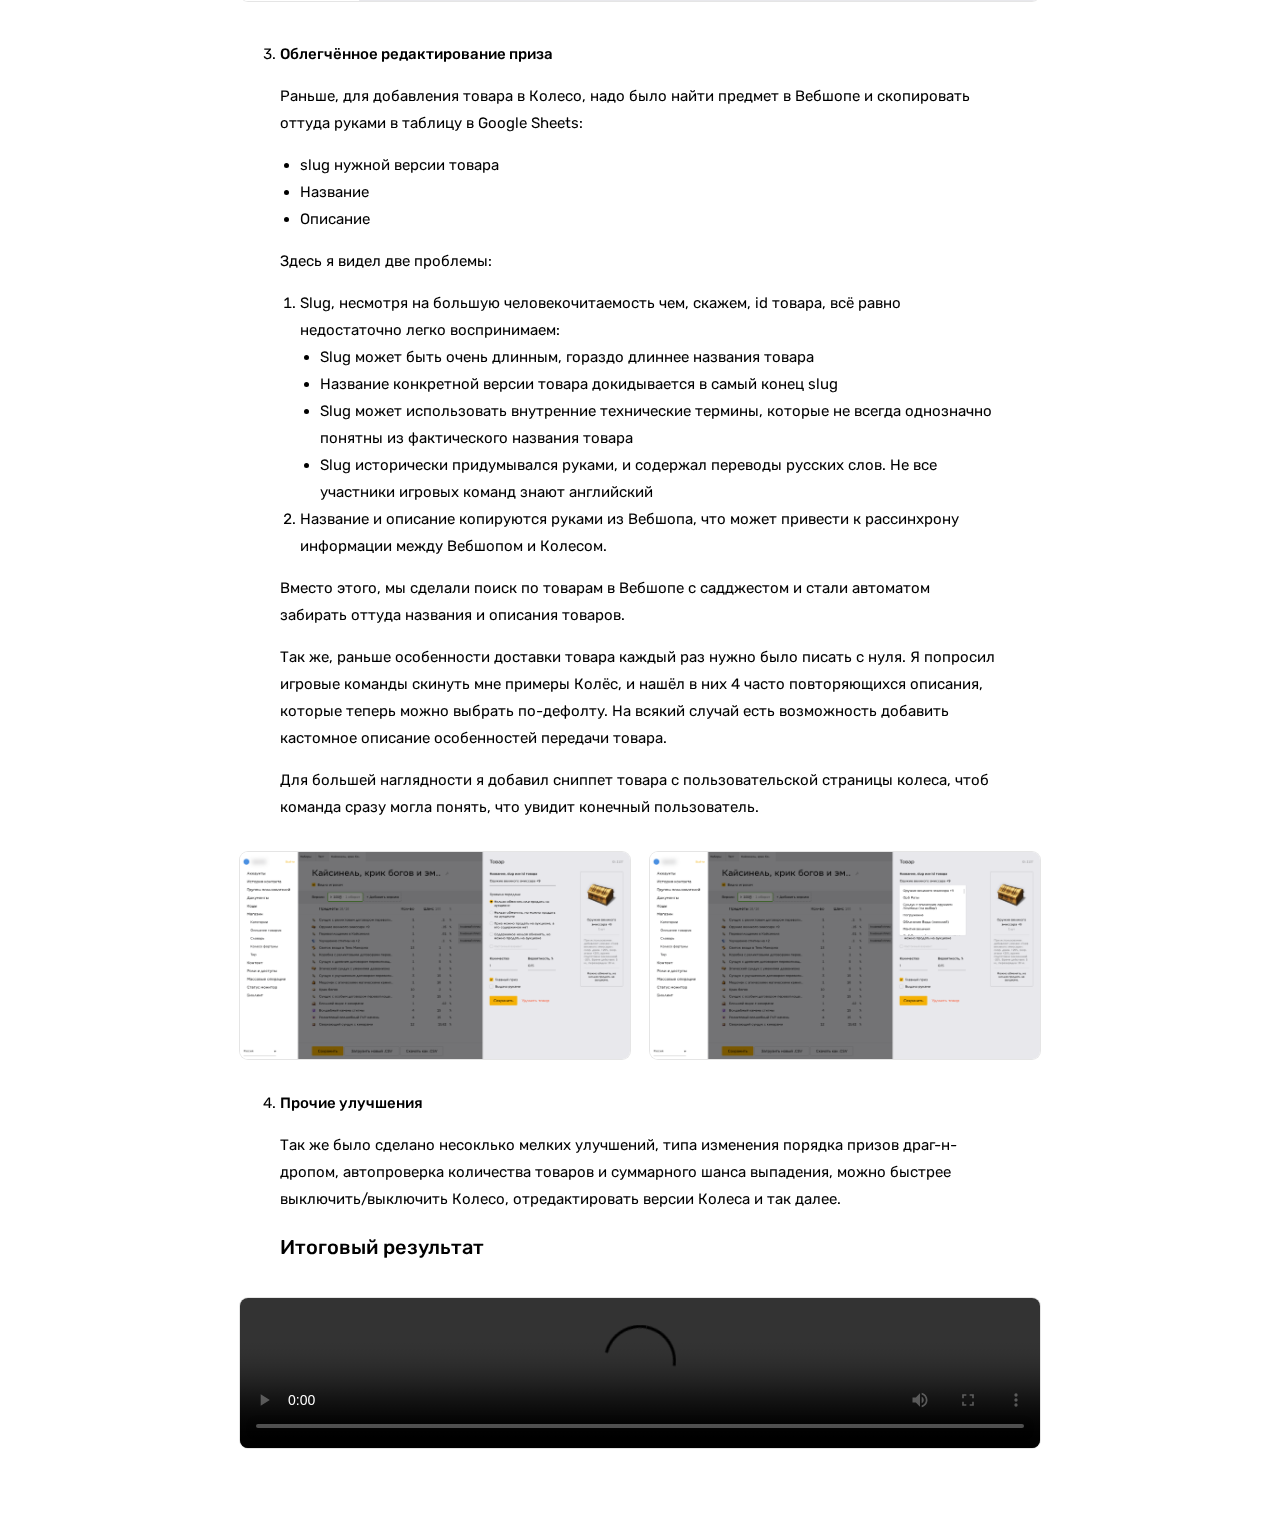
==== commit baa2d69f: "added cv" ====
--- a/articles/wheel-of-fortune/index.html
+++ b/articles/wheel-of-fortune/index.html
@@ -1,15 +1,16 @@
 <!doctype html>
 
 <html lang="ru">
+
 <head>
-  <meta charset="utf-8">
+    <meta charset="utf-8">
 
-  <title>The HTML5 Herald</title>
+    <title>The HTML5 Herald</title>
 
-  <link rel="stylesheet" href="../../css.css">
-  <link href="https://fonts.googleapis.com/css?family=Rubik:400,400i,500,500i&subset=cyrillic" rel="stylesheet">
+    <link rel="stylesheet" href="../../css.css">
+    <link href="https://fonts.googleapis.com/css?family=Rubik:400,400i,500,500i&subset=cyrillic" rel="stylesheet">
 
-  <script src="../../js.js"></script>
+    <script src="../../js.js"></script>
 
 </head>
 
@@ -19,7 +20,7 @@
     </div>
     <div class="article_wrapper">
         <section>
-            <h1>Управление Колесом Фортуны на Фогейме</h1>
+            <h1>Управление Колесом Фортуны на&nbsp;Фогейме</h1>
         </section>
         <section class="terms">
             <details open>
@@ -29,102 +30,102 @@
                     <dd>Наша внутренняя админка для платформы Фогейма</dd>
 
                     <dt>Колесо Фортуны</dt>
-                    <dd>Дополнительная монетизационная механика одной из игр на платформе в виде мини-игры в десктопном приложении</dd>
+                    <dd>Дополнительная монетизационная механика одной из&nbsp;игр на&nbsp;платформе в&nbsp;виде мини-игры в&nbsp;десктопном приложении</dd>
 
                     <dt>Колесо</dt>
-                    <dd>Условное название для интерфейса управления Колесом Фортуны в Кэрриере</dd>
+                    <dd>Условное название для интерфейса управления Колесом Фортуны в&nbsp;Кэрриере</dd>
 
                     <dt>Вебшоп</dt>
-                    <dd>Один из микросервисов платформы, отвечающий за хранение данных о товарах на платформе и их доставку игрокам</dd>
+                    <dd>Один из&nbsp;микросервисов платформы, отвечающий за&nbsp;хранение данных о&nbsp;товарах на&nbsp;платформе и&nbsp;их&nbsp;доставку игрокам</dd>
                 </dl>
             </details>
         </section>
         <section>
             <h2>Вводные</h2>
             <p>
-                Колесо Фортуны — дополнительная монетизационная механика одной из игр на платформе. Фактически это <a href="https://ru.wikipedia.org/wiki/%D0%9B%D1%83%D1%82%D0%B1%D0%BE%D0%BA%D1%81">лутбокс</a> — игрок платит за случайный предмет из призового пула. Управлением лутбокса занимаются игровые команды. Их задача — составить призовой пул, посчитать экономику, подготовить товары, шансы выпадения предметов, описания и так далее.
+                Колесо Фортуны&nbsp;&mdash; дополнительная монетизационная механика одной из&nbsp;игр на&nbsp;платформе. Фактически это <a href="https://ru.wikipedia.org/wiki/%D0%9B%D1%83%D1%82%D0%B1%D0%BE%D0%BA%D1%81">лутбокс</a>&nbsp;&mdash; игрок платит за&nbsp;случайный предмет из&nbsp;призового пула. Управлением лутбокса занимаются игровые команды. Их&nbsp;задача&nbsp;&mdash; составить призовой пул, посчитать экономику, подготовить товары, шансы выпадения предметов, описания и&nbsp;так далее.
             </p>
             <p>
-                Старый процесс работы с колесом включал в себя большое количество шагов, а так же был строг к ошибкам в процессе:
+                Старый процесс работы с&nbsp;колесом включал в&nbsp;себя большое количество шагов, а&nbsp;так&nbsp;же был строг к&nbsp;ошибкам в&nbsp;процессе:
             </p>
             <img src="images/1-old-scheme.svg" class="extra_width contain">
             <ol>
                 <li>Формируется список предметов</li>
                 <li>
-                    Заводится таблица в Google Sheets/Libra Office, которая содержит список предметов. Для каждого предмета указывается:
+                    Заводится таблица в&nbsp;Google Sheets/Libra Office, которая содержит список предметов. Для каждого предмета указывается:
                     <ul>
                         <li>Название</li>
                         <li>Описание</li>
                         <li>Особенности передачи предмета внутри игры</li>
-                        <li>Slug предмета из вебшопа</li>
+                        <li>Slug предмета из&nbsp;вебшопа</li>
                         <li>Количество получаемых предметов при выигрыше</li>
-                        <li>Шанс 0...1</li>
+                        <li>Шанс&nbsp;0...1</li>
                         <li>Булевый параметр, отмечающий главные призы</li>
                         <li>Булевый параметр, отмечающий предметы, требующие ручного начисления сотрудником</li>
                     </ul>
                 </li>
-                <li>После проверки, данные таблицы руками переносятся в специальный инструмент, написаный бэкэндерами. В инструменте так же настраиваются дополнительные параметры Колеса, такие как видимость игрокам, стоимость игры, количество оборотов и так далее.</li>
-                <li>Настроенное колесо публикуется на платформе и доступно игрокам</li>
+                <li>После проверки, данные таблицы руками переносятся в&nbsp;специальный инструмент, написаный бэкэндерами. В&nbsp;инструменте так&nbsp;же настраиваются дополнительные параметры Колеса, такие как видимость игрокам, стоимость игры, количество оборотов и&nbsp;так далее.</li>
+                <li>Настроенное колесо публикуется на&nbsp;платформе и&nbsp;доступно игрокам</li>
             </ol>
             <p>
-                В такой системе я вижу несколько недостатков:
+                В&nbsp;такой системе я&nbsp;вижу несколько недостатков:
             </p>
             <ol>
-                <li><i>Много ручного копирования</i>, как на этапе формирования списка товаров, так и при переносе во внутренний инструмент. Во-первых, это долго, во-вторых, даёт множество возможностей для ошибки.</li>
-                <li><i>Дублируется функциональность другого сервиса — Вебшопа.</i> Если находятся ошибки в описании товара, то не всегда очевидно, где искать проблему — в настройках Колеса, либо в Вебшопе.</li>
+                <li><i>Много ручного копирования</i>, как на&nbsp;этапе формирования списка товаров, так и&nbsp;при переносе во&nbsp;внутренний инструмент. Во-первых, это долго, во-вторых, даёт множество возможностей для ошибки.</li>
+                <li><i>Дублируется функциональность другого сервиса&nbsp;&mdash; Вебшопа.</i> Если находятся ошибки в&nbsp;описании товара, то&nbsp;не&nbsp;всегда очевидно, где искать проблему&nbsp;&mdash; в&nbsp;настройках Колеса, либо в&nbsp;Вебшопе.</li>
                 <li><i>Плохой интерфейс внутреннего инструмента:</i>
                     <ul>
-                        <li>Сложно проверить правильность Колеса до публикации</li>
-                        <li>Сложно найти и отредактировать данные отдельного предмета</li>
+                        <li>Сложно проверить правильность Колеса до&nbsp;публикации</li>
+                        <li>Сложно найти и&nbsp;отредактировать данные отдельного предмета</li>
                     </ul>
                 </li>
-                <li><i>Для связывания призов и предметов из Вебшопа команде приходилось использовать технические slug'и</i>, которые сложнее проверить быстро.</li>
+                <li><i>Для связывания призов и&nbsp;предметов из&nbsp;Вебшопа команде приходилось использовать технические slug&rsquo;и</i>, которые сложнее проверить быстро.</li>
             </ol>
         </section>
         <section>
             <h2>Требования</h2>
             <p>
-                Изначально задача состояла в поддержке импорта таблицы призов из Google Sheets/Libra Office и отображении таблицы в Кэрриере. Это было сделано без моего участия. Однако оказалось, что, во-первых, таблица содержит только данные о призах, но не параметры самого Колеса, и обойтись только импортом не получится. Во-вторых, в процессе работы, у продакта и разработчика появилось желание не только отобразить список призов, но и давать их редактировать из Кэрриера. После этого они обратились ко мне.
+                Изначально задача состояла в&nbsp;поддержке импорта таблицы призов из&nbsp;Google Sheets/Libra Office и&nbsp;отображении таблицы в&nbsp;Кэрриере. Это было сделано без моего участия. Однако оказалось, что, во-первых, таблица содержит только данные о&nbsp;призах, но&nbsp;не&nbsp;параметры самого Колеса, и&nbsp;обойтись только импортом не&nbsp;получится. Во-вторых, в&nbsp;процессе работы, у&nbsp;продакта и&nbsp;разработчика появилось желание не&nbsp;только отобразить список призов, но&nbsp;и&nbsp;давать их&nbsp;редактировать из&nbsp;Кэрриера. После этого они обратились ко&nbsp;мне.
             </p>
         </section>
         <section>
             <h2>Этапы работы</h2>
             <p>
-                Процесс работы можно разделить на несколько этапов:
+                Процесс работы можно разделить на&nbsp;несколько этапов:
             </p>
             <ol>
-                <li>Исследование текущего процесса работы игровой команды над Колесом, изучение api, поиск проблемных мест в текущем решении</li>
-                <li>Формулирование нового решения, упрощение лишнего, первые макеты, тестирование на игровых командах</li>
-                <li>Правки, сборка первой версии вместе с разработчиком, тестирование сборки на игровых командах</li>
-                <li>Правки по результатам тестирования и дополнительные улучшения в ux вместе с разработчиком</li>
+                <li>Исследование текущего процесса работы игровой команды над Колесом, изучение api, поиск проблемных мест в&nbsp;текущем решении</li>
+                <li>Формулирование нового решения, упрощение лишнего, первые макеты, тестирование на&nbsp;игровых командах</li>
+                <li>Правки, сборка первой версии вместе с&nbsp;разработчиком, тестирование сборки на&nbsp;игровых командах</li>
+                <li>Правки по&nbsp;результатам тестирования и&nbsp;дополнительные улучшения в&nbsp;ux&nbsp;вместе с&nbsp;разработчиком</li>
             </ol>
         </section>
         <section>
             <h2>Улучшения</h2>
             <ol>
                 <li>
-                    <h3>Упрощения в структуре данных</h3>
+                    <h3>Упрощения в&nbsp;структуре данных</h3>
                     <p>
-                        Первое, что я сделал — постарался отделить настройку Колеса от товаров:
+                        Первое, что я&nbsp;сделал&nbsp;&mdash; постарался отделить настройку Колеса от&nbsp;товаров:
                     </p>
                     <p>
-                        Теперь Колесо лишь содержит ссылки на товары из призового пула, и управляет только сущностями Колеса — шансами получения, количеством, важностью приза и так далее.
+                        Теперь Колесо лишь содержит ссылки на&nbsp;товары из&nbsp;призового пула, и&nbsp;управляет только сущностями Колеса&nbsp;&mdash; шансами получения, количеством, важностью приза и&nbsp;так далее.
                     </p>
                     <p>
-                        Всё, что отностися к сути товара как самостоятельной сущности осталось целиком на стороне специального сервиса — Вебшопа. Оттуда подтягиваются картинки, названия и описания товаров. В будущем туда должны переехать и другие сущности, относящиеся к товару, такие как особенности передачи между игроками и ручная выдача игровой командой.
+                        Всё, что отностися к&nbsp;сути товара как самостоятельной сущности осталось целиком на&nbsp;стороне специального сервиса&nbsp;&mdash; Вебшопа. Оттуда подтягиваются картинки, названия и&nbsp;описания товаров. В&nbsp;будущем туда должны переехать и&nbsp;другие сущности, относящиеся к&nbsp;товару, такие как особенности передачи между игроками и&nbsp;ручная выдача игровой командой.
                     </p>
                     <p>
-                        Технические параметры, которые мы можем генерировать автоматом больше не являются обязательными для заполнения командой — slug и ID.
+                        Технические параметры, которые мы&nbsp;можем генерировать автоматом больше не&nbsp;являются обязательными для заполнения командой&nbsp;&mdash; slug и&nbsp;ID.
                     </p>
                 </li>
                 <li>
                     <h3>Cтруктура страницы Колеса</h3>
                     <p>
-                        Я чётко отделил три сущности на странице Колеса:
+                        Я&nbsp;чётко отделил три сущности на&nbsp;странице Колеса:
                     </p>
                     <ol>
-                        <li>Шапка с метаинформацией о Колесе — название, slug, ID, видимостью игрокам</li>
-                        <li>Настройки игровой составляющей — версии прокручивания, их статусы, стоимости и так далее</li>
+                        <li>Шапка с&nbsp;метаинформацией о&nbsp;Колесе&nbsp;&mdash; название, slug, ID, видимостью игрокам</li>
+                        <li>Настройки игровой составляющей&nbsp;&mdash; версии прокручивания, их&nbsp;статусы, стоимости и&nbsp;так далее</li>
                         <li>Список призов</li>
                     </ol>
                     <img src="images/2-wheel-screen@2x.png" class="extra_width contain interactable" onclick="lightbox_this(this)">
@@ -132,7 +133,7 @@
                 <li>
                     <h3>Облегчённое редактирование приза</h3>
                     <p>
-                        Раньше, для добавления товара в Колесо, надо было найти предмет в Вебшопе и скопировать оттуда руками в таблицу в Google Sheets:
+                        Раньше, для добавления товара в&nbsp;Колесо, надо было найти предмет в&nbsp;Вебшопе и&nbsp;скопировать оттуда руками в&nbsp;таблицу в&nbsp;Google Sheets:
                     </p>
                     <ul>
                         <li>slug нужной версии товара</li>
@@ -140,25 +141,25 @@
                         <li>Описание</li>
                     </ul>
                     <p>
-                        Здесь я видел две проблемы:
+                        Здесь я&nbsp;видел две проблемы:
                     </p>
                     <ol>
                         <li>
-                            Slug, несмотря на большую человекочитаемость чем, скажем, id товара, всё равно недостаточно легко воспринимаем:
+                            Slug, несмотря на&nbsp;большую человекочитаемость чем, скажем, id&nbsp;товара, всё равно недостаточно легко воспринимаем:
                             <ul>
                                 <li>Slug может быть очень длинным, гораздо длиннее названия товара</li>
-                                <li>Название конкретной версии товара докидывается в самый конец slug</li>
-                                <li>Slug может использовать внутренние технические термины, которые не всегда однозначно понятны из фактического названия товара</li>
-                                <li>Slug исторически придумывался руками, и содержал переводы русских слов. Не все участники игровых команд знают английский</li>
+                                <li>Название конкретной версии товара докидывается в&nbsp;самый конец slug</li>
+                                <li>Slug может использовать внутренние технические термины, которые не&nbsp;всегда однозначно понятны из&nbsp;фактического названия товара</li>
+                                <li>Slug исторически придумывался руками, и&nbsp;содержал переводы русских слов. Не&nbsp;все участники игровых команд знают английский</li>
                             </ul>
                         </li>
                         <li>
-                            Название и описание копируются руками из Вебшопа, что может привести к рассинхрону информации между Вебшопом и Колесом.
+                            Название и&nbsp;описание копируются руками из&nbsp;Вебшопа, что может привести к&nbsp;рассинхрону информации между Вебшопом и&nbsp;Колесом.
                         </li>
                     </ol>
-                    <p>Вместо этого, мы сделали поиск по товарам в Вебшопе с садджестом и стали автоматом забирать оттуда названия и описания товаров.</p>
-                    <p>Так же, раньше особенности доставки товара каждый раз нужно было писать с нуля. Я попросил игровые команды скинуть мне примеры Колёс, и нашёл в них 4 часто повторяющихся описания, которые теперь можно выбрать по-дефолту. На всякий случай есть возможность добавить кастомное описание особенностей передачи товара.</p>
-                    <p>Для большей наглядности я добавил сниппет товара с пользовательской страницы колеса, чтоб команда сразу могла понять, что увидит конечный пользователь.</p>
+                    <p>Вместо этого, мы&nbsp;сделали поиск по&nbsp;товарам в&nbsp;Вебшопе с&nbsp;садджестом и&nbsp;стали автоматом забирать оттуда названия и&nbsp;описания товаров.</p>
+                    <p>Так&nbsp;же, раньше особенности доставки товара каждый раз нужно было писать с&nbsp;нуля. Я&nbsp;попросил игровые команды скинуть мне примеры Колёс, и&nbsp;нашёл в&nbsp;них 4&nbsp;часто повторяющихся описания, которые теперь можно выбрать по-дефолту. На&nbsp;всякий случай есть возможность добавить кастомное описание особенностей передачи товара.</p>
+                    <p>Для большей наглядности я&nbsp;добавил сниппет товара с&nbsp;пользовательской страницы колеса, чтоб команда сразу могла понять, что увидит конечный пользователь.</p>
                     <div class="two_column extra_width">
                         <img src="images/3-item-edit@2x.png" class="contain interactable" onclick="lightbox_this(this)">
                         <img src="images/4-item-edit-suggest@2x.png" class="contain interactable" onclick="lightbox_this(this)">
@@ -166,18 +167,19 @@
                 </li>
                 <li>
                     <h3>Прочие улучшения</h3>
-                    <p>Так же было сделано несоклько мелких улучшений, типа изменения порядка призов драг-н-дропом, автопроверка количества товаров и суммарного шанса выпадения, можно быстрее выключить/выключить Колесо, отредактировать версии Колеса и так далее.</p>
+                    <p>Так&nbsp;же было сделано несоклько мелких улучшений, типа изменения порядка призов драг-н-дропом, автопроверка количества товаров и&nbsp;суммарного шанса выпадения, можно быстрее выключить/выключить Колесо, отредактировать версии Колеса и&nbsp;так далее.</p>
                 </li>
             </ol>
         </section>
         <section>
             <h2>Итоговый результат</h2>
             <video controls class="extra_width interactable">
-                 <source src="images/5-wheel-end.webm"
+                <source src="images/5-wheel-end.webm"
                         type="video/webm">
-                Здесь должно быть .webm видео с итоговым результатом.
+                Здесь должно быть .webm видео с&nbsp;итоговым результатом.
             </video>
         </section>
     </div>
 </body>
+
 </html>